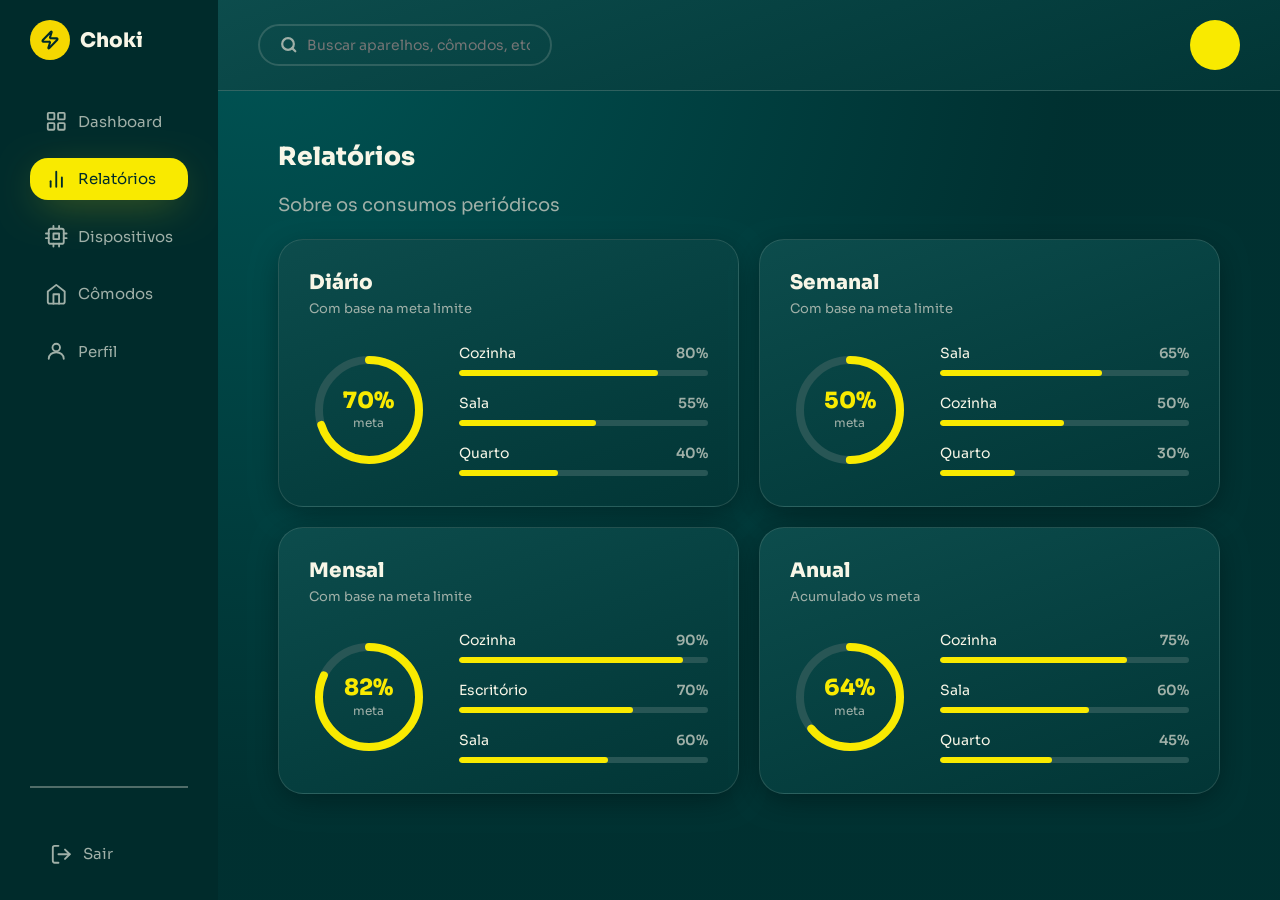
==== pages/dashboard/relatorios.html @ f1b73d8c "Primeiro commit" ====
<!DOCTYPE html>
<html lang="pt-br">

<head>
    <meta charset="UTF-8">
    <meta name="viewport" content="width=device-width, initial-scale=1.0">
    <title>Choki | Relatórios</title>

    <link rel="stylesheet" href="../../css/relatorios.css">

    <script type="text/javascript" src="../../js/relatorios.js" defer></script>
    <script type="text/javascript" src="../../js/logout.js" defer></script>

    <link rel="preconnect" href="https://fonts.googleapis.com">
    <link rel="preconnect" href="https://fonts.gstatic.com" crossorigin>
    <link href="https://fonts.googleapis.com/css2?family=Sora:wght@100..800&display=swap" rel="stylesheet">

    <link href="https://fonts.googleapis.com/css2?family=Inter:wght@400;500;600;700;800;900&display=swap"
        rel="stylesheet">
</head>

<body>
    <main>
        <nav class="side-menu">
            <div class="logo-name">
                <div class="logo-icon">
                    <svg xmlns="http://www.w3.org/2000/svg" width="24" height="24" viewBox="0 0 24 24" fill="none"
                        stroke="currentColor" stroke-width="2.5" stroke-linecap="round" stroke-linejoin="round"
                        class="lucide lucide-zap size-5 text-primary-foreground" aria-hidden="true">
                        <path
                            d="M4 14a1 1 0 0 1-.78-1.63l9.9-10.2a.5.5 0 0 1 .86.46l-1.92 6.02A1 1 0 0 0 13 10h7a1 1 0 0 1 .78 1.63l-9.9 10.2a.5.5 0 0 1-.86-.46l1.92-6.02A1 1 0 0 0 11 14z">
                        </path>
                    </svg>
                </div>
                <h2>Choki</h2>
            </div>
            <ul class="menu-items">
                <li class="menu-item menu-inactive" id="link-dashboard" onclick="window.location = 'dashboard.html'">
                    <svg xmlns="http://www.w3.org/2000/svg" width="24" height="24" viewBox="0 0 24 24" fill="none"
                        stroke="currentColor" stroke-width="2" stroke-linecap="round" stroke-linejoin="round">
                        <rect width="7" height="7" x="3" y="3" rx="1" />
                        <rect width="7" height="7" x="14" y="3" rx="1" />
                        <rect width="7" height="7" x="14" y="14" rx="1" />
                        <rect width="7" height="7" x="3" y="14" rx="1" />
                    </svg>
                    <a>Dashboard</a>
                </li>
                <li class="menu-item menu-active" id="link-relatiorios" onclick="window.location = 'relatorios.html'">
                    <svg xmlns="http://www.w3.org/2000/svg" width="24" height="24" viewBox="0 0 24 24" fill="none"
                        stroke="currentColor" stroke-width="2" stroke-linecap="round" stroke-linejoin="round">
                        <line x1="18" y1="20" x2="18" y2="10" />
                        <line x1="12" y1="20" x2="12" y2="4" />
                        <line x1="6" y1="20" x2="6" y2="14" />
                    </svg>
                    <a>Relatórios</a>
                </li>
                <li class="menu-item menu-inactive" id="link-dispositivos"
                    onclick="window.location = 'dispositivos.html'">
                    <svg xmlns="http://www.w3.org/2000/svg" width="24" height="24" viewBox="0 0 24 24" fill="none"
                        stroke="currentColor" stroke-width="2" stroke-linecap="round" stroke-linejoin="round">
                        <rect x="4" y="4" width="16" height="16" rx="2" />
                        <rect x="9" y="9" width="6" height="6" />
                        <line x1="9" y1="1" x2="9" y2="4" />
                        <line x1="15" y1="1" x2="15" y2="4" />
                        <line x1="9" y1="20" x2="9" y2="23" />
                        <line x1="15" y1="20" x2="15" y2="23" />
                        <line x1="20" y1="9" x2="23" y2="9" />
                        <line x1="20" y1="14" x2="23" y2="14" />
                        <line x1="1" y1="9" x2="4" y2="9" />
                        <line x1="1" y1="14" x2="4" y2="14" />
                    </svg>
                    <a>Dispositivos</a>
                </li>
                <li class="menu-item menu-inactive" id="link-comodos" onclick="window.location = 'comodos.html'">
                    <svg xmlns="http://www.w3.org/2000/svg" width="24" height="24" viewBox="0 0 24 24" fill="none"
                        stroke="currentColor" stroke-width="2" stroke-linecap="round" stroke-linejoin="round">
                        <path d="M3 9l9-7 9 7v11a2 2 0 0 1-2 2H5a2 2 0 0 1-2-2z" />
                        <polyline points="9 22 9 12 15 12 15 22" />
                    </svg>
                    <a>Cômodos</a>
                </li>
                <li class="menu-item menu-inactive" id="link-perfil" onclick="window.location = 'perfil.html'">
                    <svg xmlns="http://www.w3.org/2000/svg" width="24" height="24" viewBox="0 0 24 24" fill="none"
                        stroke="currentColor" stroke-width="2" stroke-linecap="round" stroke-linejoin="round">
                        <circle cx="12" cy="8" r="4" />
                        <path d="M4 20c0-4 3.6-7 8-7s8 3 8 7" />
                    </svg>
                    <a>Perfil</a>
                </li>
            </ul>
            <hr>
            <div class="container-sair" onclick="logout()">
                <svg xmlns="http://www.w3.org/2000/svg" width="24" height="24" viewBox="0 0 24 24" fill="none"
                    stroke="currentColor" stroke-width="2" stroke-linecap="round" stroke-linejoin="round">
                    <path d="M9 21H5a2 2 0 0 1-2-2V5a2 2 0 0 1 2-2h4" />
                    <polyline points="16 17 21 12 16 7" />
                    <line x1="21" y1="12" x2="9" y2="12" />
                </svg>
                <a>Sair</a>
            </div>
        </nav>
        <section class="main-section">
            <div class="main-header">
                <div class="search-container">
                    <svg xmlns="http://www.w3.org/2000/svg" width="24" height="24" viewBox="0 0 24 24" fill="none"
                        stroke="currentColor" stroke-width="2" stroke-linecap="round" stroke-linejoin="round"
                        class="lucide lucide-search-icon lucide-search">
                        <path d="m21 21-4.34-4.34" />
                        <circle cx="11" cy="11" r="8" />
                    </svg>
                    <input id="input-search" placeholder="Buscar aparelhos, cômodos, etc..." />
                </div>
                <div class="profile-picture" onclick="window.location = 'perfil.html'">
                    <!--Quando conectar com a API, substituir pela foto do usuário-->
                    <b></b>
                </div>
            </div>
            <div class="main-container">
                <h2>Relatórios</h2>
                <p>Sobre os consumos periódicos</p>
                <div class="relatorios-grid">
                    <div class="relatorio-card">
                        <div class="relatorio-header">
                            <h2>Diário</h2>
                            <p>Com base na meta limite</p>
                        </div>
                        <div class="relatorio-body">
                            <!-- Circular Progress -->
                            <div class="circular-progress">
                                <svg width="120" height="120" viewBox="0 0 120 120">
                                    <circle cx="60" cy="60" r="50" fill="none" stroke="oklch(42% .05 195)"
                                        stroke-width="8" />
                                    <circle cx="60" cy="60" r="50" fill="none" stroke="oklch(92% .2 105)"
                                        stroke-width="8" stroke-linecap="round" stroke-dasharray="314"
                                        stroke-dashoffset="94" />
                                    <!-- 314 * (1 - 0.70) -->
                                </svg>
                                <div class="circular-label">
                                    <span class="circular-percent">70%</span>
                                    <span class="circular-sublabel">meta</span>
                                </div>
                            </div>

                            <!-- Barras -->
                            <div class="relatorio-barras">
                                <div class="relatorio-barra-item">
                                    <div class="barra-label">
                                        <span>Cozinha</span>
                                        <span>80%</span>
                                    </div>
                                    <div class="progress-bar">
                                        <div class="progress-fill" style="width: 80%"></div>
                                    </div>
                                </div>
                                <div class="relatorio-barra-item">
                                    <div class="barra-label">
                                        <span>Sala</span>
                                        <span>55%</span>
                                    </div>
                                    <div class="progress-bar">
                                        <div class="progress-fill" style="width: 55%"></div>
                                    </div>
                                </div>
                                <div class="relatorio-barra-item">
                                    <div class="barra-label">
                                        <span>Quarto</span>
                                        <span>40%</span>
                                    </div>
                                    <div class="progress-bar">
                                        <div class="progress-fill" style="width: 40%"></div>
                                    </div>
                                </div>
                            </div>
                        </div>
                    </div>
                    <!-- Card Semanal -->
                    <div class="relatorio-card">
                        <div class="relatorio-header">
                            <h2>Semanal</h2>
                            <p>Com base na meta limite</p>
                        </div>
                        <div class="relatorio-body">
                            <div class="circular-progress">
                                <svg width="120" height="120" viewBox="0 0 120 120">
                                    <circle cx="60" cy="60" r="50" fill="none" stroke="oklch(42% .05 195)"
                                        stroke-width="8" />
                                    <circle cx="60" cy="60" r="50" fill="none" stroke="oklch(92% .2 105)"
                                        stroke-width="8" stroke-linecap="round" stroke-dasharray="314"
                                        stroke-dashoffset="157" />
                                </svg>
                                <div class="circular-label">
                                    <span class="circular-percent">50%</span>
                                    <span class="circular-sublabel">meta</span>
                                </div>
                            </div>
                            <div class="relatorio-barras">
                                <div class="relatorio-barra-item">
                                    <div class="barra-label">
                                        <span>Sala</span>
                                        <span>65%</span>
                                    </div>
                                    <div class="progress-bar">
                                        <div class="progress-fill" style="width: 65%"></div>
                                    </div>
                                </div>
                                <div class="relatorio-barra-item">
                                    <div class="barra-label">
                                        <span>Cozinha</span>
                                        <span>50%</span>
                                    </div>
                                    <div class="progress-bar">
                                        <div class="progress-fill" style="width: 50%"></div>
                                    </div>
                                </div>
                                <div class="relatorio-barra-item">
                                    <div class="barra-label">
                                        <span>Quarto</span>
                                        <span>30%</span>
                                    </div>
                                    <div class="progress-bar">
                                        <div class="progress-fill" style="width: 30%"></div>
                                    </div>
                                </div>
                            </div>
                        </div>
                    </div>

                    <!-- Card Mensal -->
                    <div class="relatorio-card">
                        <div class="relatorio-header">
                            <h2>Mensal</h2>
                            <p>Com base na meta limite</p>
                        </div>
                        <div class="relatorio-body">
                            <div class="circular-progress">
                                <svg width="120" height="120" viewBox="0 0 120 120">
                                    <circle cx="60" cy="60" r="50" fill="none" stroke="oklch(42% .05 195)"
                                        stroke-width="8" />
                                    <circle cx="60" cy="60" r="50" fill="none" stroke="oklch(92% .2 105)"
                                        stroke-width="8" stroke-linecap="round" stroke-dasharray="314"
                                        stroke-dashoffset="56.5" />
                                </svg>
                                <div class="circular-label">
                                    <span class="circular-percent">82%</span>
                                    <span class="circular-sublabel">meta</span>
                                </div>
                            </div>
                            <div class="relatorio-barras">
                                <div class="relatorio-barra-item">
                                    <div class="barra-label">
                                        <span>Cozinha</span>
                                        <span>90%</span>
                                    </div>
                                    <div class="progress-bar">
                                        <div class="progress-fill" style="width: 90%"></div>
                                    </div>
                                </div>
                                <div class="relatorio-barra-item">
                                    <div class="barra-label">
                                        <span>Escritório</span>
                                        <span>70%</span>
                                    </div>
                                    <div class="progress-bar">
                                        <div class="progress-fill" style="width: 70%"></div>
                                    </div>
                                </div>
                                <div class="relatorio-barra-item">
                                    <div class="barra-label">
                                        <span>Sala</span>
                                        <span>60%</span>
                                    </div>
                                    <div class="progress-bar">
                                        <div class="progress-fill" style="width: 60%"></div>
                                    </div>
                                </div>
                            </div>
                        </div>
                    </div>

                    <!-- Card Anual -->
                    <div class="relatorio-card">
                        <div class="relatorio-header">
                            <h2>Anual</h2>
                            <p>Acumulado vs meta</p>
                        </div>
                        <div class="relatorio-body">
                            <div class="circular-progress">
                                <svg width="120" height="120" viewBox="0 0 120 120">
                                    <circle cx="60" cy="60" r="50" fill="none" stroke="oklch(42% .05 195)"
                                        stroke-width="8" />
                                    <circle cx="60" cy="60" r="50" fill="none" stroke="oklch(92% .2 105)"
                                        stroke-width="8" stroke-linecap="round" stroke-dasharray="314"
                                        stroke-dashoffset="113" />
                                </svg>
                                <div class="circular-label">
                                    <span class="circular-percent">64%</span>
                                    <span class="circular-sublabel">meta</span>
                                </div>
                            </div>
                            <div class="relatorio-barras">
                                <div class="relatorio-barra-item">
                                    <div class="barra-label">
                                        <span>Cozinha</span>
                                        <span>75%</span>
                                    </div>
                                    <div class="progress-bar">
                                        <div class="progress-fill" style="width: 75%"></div>
                                    </div>
                                </div>
                                <div class="relatorio-barra-item">
                                    <div class="barra-label">
                                        <span>Sala</span>
                                        <span>60%</span>
                                    </div>
                                    <div class="progress-bar">
                                        <div class="progress-fill" style="width: 60%"></div>
                                    </div>
                                </div>
                                <div class="relatorio-barra-item">
                                    <div class="barra-label">
                                        <span>Quarto</span>
                                        <span>45%</span>
                                    </div>
                                    <div class="progress-bar">
                                        <div class="progress-fill" style="width: 45%"></div>
                                    </div>
                                </div>
                            </div>
                        </div>
                    </div>
                </div>
            </div>
        </section>
    </main>
</body>

</html>
---- css/relatorios.css ----
:root {
    --radius: 1rem;
    --background: oklch(32% .05 195);
    --foreground: oklch(97% .02 100);
    --surface: oklch(28% .05 195);
    --surface-foreground: oklch(97% .02 100);
    --card: oklch(36% .06 195);
    --card-foreground: oklch(97% .02 100);
    --popover: oklch(30% .05 195);
    --popover-foreground: oklch(97% .02 100);
    --primary: oklch(92% .2 105);
    --primary-foreground: oklch(25% .06 195);
    --secondary: oklch(40% .06 195);
    --secondary-foreground: oklch(97% .02 100);
    --muted: oklch(36% .05 195);
    --muted-foreground: oklch(78% .04 160);
    --accent: oklch(92% .2 105);
    --accent-foreground: oklch(25% .06 195);
    --destructive: oklch(65% .22 25);
    --destructive-foreground: oklch(98% 0 0);
    --border: oklch(42% .05 195);
    --input: oklch(36% .05 195);
    --ring: oklch(92% .2 105);
    --sidebar: oklch(26% .05 195);
    --sidebar-foreground: oklch(97% .02 100);
    --sidebar-primary: oklch(92% .2 105);
    --sidebar-primary-foreground: oklch(25% .06 195);
    --sidebar-accent: oklch(34% .06 195);
    --sidebar-accent-foreground: oklch(97% .02 100);
    --sidebar-border: oklch(40% .05 195);
    --sidebar-ring: oklch(92% .2 105);
    --gradient-hero: radial-gradient(circle at 20% 0%, oklch(40% .08 195) 0%, oklch(28% .05 195) 60%);
    --gradient-card: linear-gradient(160deg, oklch(38% .06 195) 0%, oklch(30% .05 195) 100%);
    --gradient-accent: linear-gradient(135deg, oklch(92% .2 105) 0%, oklch(86% .18 95) 100%);
    --shadow-glow: 0 10px 40px -10px oklch(92% .2 105 / .35);
    --shadow-glow-container: 0 0 100px oklch(92% .2 105 / .35);
    --shadow-hover-container: 0 0 5px oklch(92% .2 105 / .35);
    --shadow-card: 0 8px 32px -8px oklch(10% .03 195 / .5);
}

* {
    margin: 0;
    padding: 0;
    box-sizing: border-box;
}

*::-webkit-scrollbar {
    display: none;
}

*::selection {
    background-color: var(--primary);
    color: #000;
}

html,
body {
    width: 100%;
    max-width: 100dvw;

    height: 100dvh;

    display: flex;
    flex-direction: column;
    justify-content: center;
    align-items: start;
}

*::-webkit-scrollbar {
    display: none;
}

main {
    width: 100%;
    min-height: 100dvh;

    display: flex;
    flex-direction: row;
    flex-grow: 1;
    justify-content: start;
    align-items: start;

    background: var(--gradient-hero);
    background-color: var(--background);
}

.side-menu {
    width: auto;
    min-width: 13.5%;

    overflow-x: hidden;

    height: 100%;
    max-height: 100dvh;

    padding: 20px 30px;

    display: flex;
    flex-direction: column;
    justify-content: start;
    align-items: start;
    gap: 40px;

    background-color: var(--sidebar);
}

.logo-name {
    width: auto;
    height: auto;

    display: flex;
    flex-direction: row;
    justify-content: start;
    align-items: center;
    gap: 10px;
}


.logo-name .logo-icon {
    background-color: #f5d800;
    border-radius: 50%;
    width: 40px;
    height: 40px;
    display: flex;
    align-items: center;
    justify-content: center;
}

.logo-name .logo-icon svg {
    stroke: var(--accent-foreground);
    width: 20px;
    height: 20px;
}

.logo-name h2 {
    font-family: "Sora", sans-serif;
    font-optical-sizing: auto;
    font-weight: 800;
    font-style: normal;
    font-size: 20px;

    color: var(--foreground);
}

.menu-items {
    width: 100%;

    flex: 1;

    display: flex;
    flex-direction: column;
    justify-content: start;
    align-items: start;
    gap: 15px;
}

.menu-item {
    width: 100%;
    height: auto;

    padding: 10px 15px;

    display: flex;
    flex-direction: row;
    justify-content: start;
    align-items: center;
    gap: 10px;

    list-style: none;

    border-radius: 18px;

    transition: 0.3s ease-out;
}

.menu-item svg {
    stroke: #a0b0a8;
    width: 22.5px;
    height: 22.5px;

    transition: 0.3s ease-out;
}

.menu-item a {
    font-family: "Sora", sans-serif;
    font-optical-sizing: auto;
    font-weight: 400;
    font-style: normal;
    font-size: 15px;

    color: #a0b0a8;

    transition: 0.3s ease-out;
}

.menu-item.menu-inactive:hover {
    cursor: pointer;
    background-color: var(--sidebar-accent);
}

.menu-item.menu-inactive:hover svg {
    stroke: var(--foreground);
}

.menu-item.menu-inactive:hover a {
    color: var(--foreground);
}

.menu-active {
    background-color: var(--primary);
    box-shadow: var(--shadow-glow);
}

.menu-active svg {
    stroke: var(--sidebar);
}

.menu-active a {
    color: var(--sidebar);
}

.side-menu hr {
    width: 100%;

    opacity: 50%;

    border: 1px solid #a0b0a8;
}

.container-sair {
    width: auto;
    height: auto;

    padding: 15px 20px;

    display: flex;
    flex-direction: row;
    justify-content: center;
    align-items: center;
    gap: 10px;
}

.container-sair svg {
    width: 22.5px;
    height: 22.5px;

    stroke: #a0b0a8;

    transition: 0.3s ease-out;
}

.container-sair a {
    font-family: "Sora", sans-serif;
    font-optical-sizing: auto;
    font-weight: 400;
    font-style: normal;
    font-size: 15px;

    color: #a0b0a8;

    transition: 0.3s ease-out;
}

.container-sair:hover {
    cursor: pointer;
}

.container-sair:hover svg {
    stroke: var(--foreground);
}

.container-sair:hover a {
    color: var(--foreground);
}

.main-section {
    flex: 1;
    height: 100%;

    overflow-y: auto;

    display: flex;
    flex-direction: column;
    justify-content: start;
    align-items: start;
    gap: 20px;
}

.main-header {
    width: 100%;
    height: auto;

    padding: 20px 40px;

    display: flex;
    flex-direction: row;
    justify-content: space-between;
    align-items: center;

    background: var(--gradient-card);
    background-color: var(--card);
    border-bottom: 1px solid #a0b0a840;
}

.search-container {
    width: auto;
    min-width: 30%;

    height: auto;

    padding: 10px 20px;

    display: flex;
    flex-direction: row;
    justify-content: start;
    align-items: center;
    gap: 10px;

    border: 2px solid #a0b0a840;
    border-radius: 25px;

    transition: 0.2s ease-out;
}

.search-container:focus-within {
    border-color: var(--primary);
}

.search-container:focus-within svg {
    stroke: var(--primary);
}

.search-container svg {
    width: 17.5px;
    height: 17.5px;

    stroke: #a0b0a8;
    stroke-width: 3px;

    transition: 0.2s ease-out;
}

.search-container input {
    flex: 1;

    outline: none;

    font-family: "Sora", sans-serif;
    font-optical-sizing: auto;
    font-weight: 400;
    font-style: normal;
    font-size: 14px;

    color: var(--foreground);

    background: none;
    border: none;
}

.profile-picture {
    width: 50px;
    height: auto;

    aspect-ratio: 1;

    padding: 5px;

    display: flex;
    justify-content: center;
    align-items: center;

    background-color: var(--primary);
    border-radius: 50%;

    transition: 0.25s ease-out;
}

.profile-picture:hover {
    cursor: pointer;
    opacity: 80%;
    transform: translateY(-2px);
}

.profile-picture b {
    font-family: "Sora", sans-serif;
    font-optical-sizing: auto;
    font-weight: 800;
    font-style: normal;
    font-size: 22.5px;

    color: #000;
}

.main-container {
    width: 100%;
    flex: 1;

    padding: 30px 60px;

    display: flex;
    flex-direction: column;
    justify-content: start;
    align-items: start;
    gap: 20px;
}

.main-container h2 {
    font-family: "Sora", sans-serif;
    font-optical-sizing: auto;
    font-weight: 800;
    font-style: normal;
    font-size: 25px;

    color: var(--foreground);
}

.main-container p {
    font-family: "Sora", sans-serif;
    font-optical-sizing: auto;
    font-weight: 400;
    font-style: normal;
    font-size: 18px;

    color: #a0b0a8;

    line-height: 1.5;
}

.relatorios-grid {
    width: 100%;

    display: grid;
    grid-template-columns: 1fr 1fr;
    gap: 20px;
}

.relatorio-card {
    padding: 30px;

    display: flex;
    flex-direction: column;
    gap: 25px;

    background: var(--gradient-card);
    background-color: var(--card);
    border: 1.5px solid #a0b0a835;
    border-radius: 25px;
    box-shadow: var(--shadow-card);
}

.relatorio-header h2 {
    font-family: "Sora", sans-serif;
    font-weight: 800;
    font-size: 20px;
    color: var(--foreground);
}

.relatorio-header p {
    font-family: "Sora", sans-serif;
    font-weight: 400;
    font-size: 13px;
    color: #a0b0a8;
    margin-top: 4px;
}

.relatorio-body {
    display: flex;
    flex-direction: row;
    align-items: center;
    gap: 30px;
}

/* Circular Progress */
.circular-progress {
    position: relative;
    width: 120px;
    height: 120px;
    flex-shrink: 0;
    display: flex;
    align-items: center;
    justify-content: center;
}

.circular-progress svg {
    position: absolute;
    top: 0;
    left: 0;
    transform: rotate(-90deg);
}

.circular-label {
    display: flex;
    flex-direction: column;
    align-items: center;
    justify-content: center;
    z-index: 1;
}

.circular-percent {
    font-family: "Sora", sans-serif;
    font-weight: 800;
    font-size: 1.4rem;
    color: var(--primary);
    line-height: 1;
}

.circular-sublabel {
    font-family: "Sora", sans-serif;
    font-weight: 400;
    font-size: 0.75rem;
    color: #a0b0a8;
    margin-top: 4px;
}

/* Barras */
.relatorio-barras {
    flex: 1;
    display: flex;
    flex-direction: column;
    gap: 18px;
}

.relatorio-barra-item {
    display: flex;
    flex-direction: column;
    gap: 8px;

    transition: 0.2s ease-out;
}

.relatorio-barras:hover .relatorio-barra-item:not(:hover) {
    opacity: 50%;
}

.barra-label {
    display: flex;
    flex-direction: row;
    justify-content: space-between;
    align-items: center;
}

.barra-label span:first-child {
    font-family: "Sora", sans-serif;
    font-weight: 400;
    font-size: 14px;
    color: var(--foreground);
}

.barra-label span:last-child {
    font-family: "Sora", sans-serif;
    font-weight: 600;
    font-size: 14px;
    color: #a0b0a8;
}

.progress-bar {
    width: 100%;
    height: 6px;
    background-color: oklch(42% .05 195);
    border-radius: 10px;
    overflow: hidden;
}

.progress-fill {
    height: 100%;
    background-color: var(--primary);
    border-radius: 10px;
    transition: width 0.6s ease-out;
}

@media only screen and (max-width: 768px) {
    .relatorios-grid {
        grid-template-columns: 1fr;
        padding: 20px;
    }
}

@media only screen and (max-width: 1149px) {

    html,
    body {
        width: 100%;
        overflow-x: hidden;
        align-items: stretch;
    }

    main {
        width: 100%;
        min-height: 100dvh;

        flex-direction: column;
    }

    .side-menu {
        width: 100%;
        height: auto;

        padding: 20px;

        gap: 25px;
    }

    .logo-name {
        width: 100%;
        justify-content: center;
    }

    .menu-items {
        width: 100%;

        flex: 0;

        flex-direction: row;
        justify-content: space-around;
        align-items: center;

        gap: 10px;
    }

    .menu-item {
        width: auto;

        padding: 10px;

        justify-content: center;
    }

    .menu-item a {
        display: none;
    }

    .container-sair {
        display: none;
    }

    .main-section {
        width: 100%;
        min-width: 0;
    }

    .main-header {
        width: 100%;

        padding: 15px 20px;

        gap: 15px;
    }

    .search-container {
        flex: 1;
        min-width: 0;
    }

    .main-container {
        width: 100%;

        padding: 20px;
    }
}
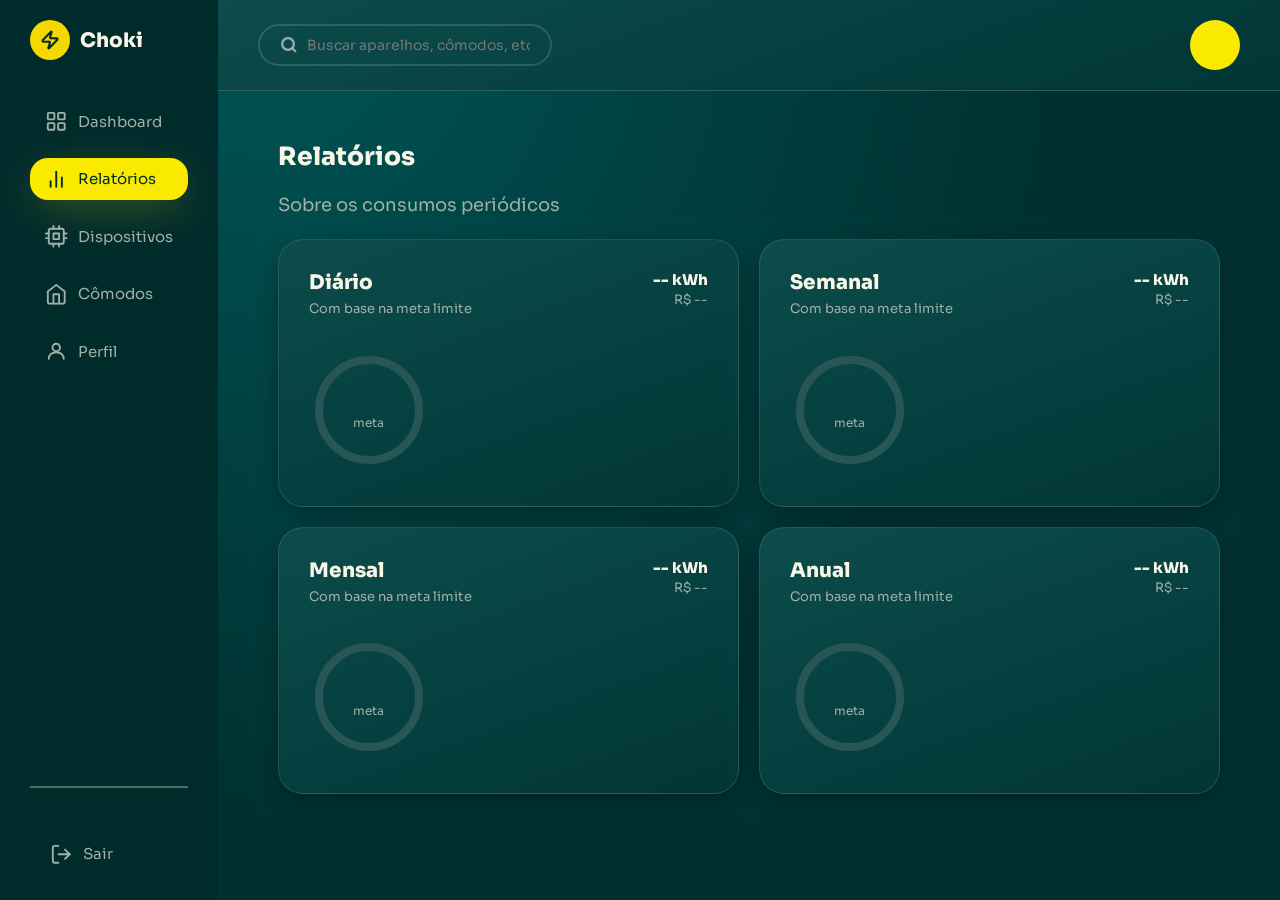
==== commit 23d89a2c: "Integração da página de relatórios e correções minuciosas no gráfico do dashboard e cards dos desenv" ====
--- a/pages/dashboard/relatorios.html
+++ b/pages/dashboard/relatorios.html
@@ -119,10 +119,16 @@
                 <h2>Relatórios</h2>
                 <p>Sobre os consumos periódicos</p>
                 <div class="relatorios-grid">
-                    <div class="relatorio-card">
+                    <div class="relatorio-card" id="card-hoje">
                         <div class="relatorio-header">
-                            <h2>Diário</h2>
-                            <p>Com base na meta limite</p>
+                            <div>
+                                <h2>Diário</h2>
+                                <p>Com base na meta limite</p>
+                            </div>
+                            <div class="relatorio-totais">
+                                <span class="relatorio-kwh" id="total-kwh-hoje">-- kWh</span>
+                                <span class="relatorio-reais" id="total-reais-hoje">R$ --</span>
+                            </div>
                         </div>
                         <div class="relatorio-body">
                             <!-- Circular Progress -->
@@ -174,10 +180,16 @@
                         </div>
                     </div>
                     <!-- Card Semanal -->
-                    <div class="relatorio-card">
+                    <div class="relatorio-card" id="card-semanal">
                         <div class="relatorio-header">
-                            <h2>Semanal</h2>
-                            <p>Com base na meta limite</p>
+                            <div>
+                                <h2>Semanal</h2>
+                                <p>Com base na meta limite</p>
+                            </div>
+                            <div class="relatorio-totais">
+                                <span class="relatorio-kwh" id="total-kwh-semanal">-- kWh</span>
+                                <span class="relatorio-reais" id="total-reais-semanal">R$ --</span>
+                            </div>
                         </div>
                         <div class="relatorio-body">
                             <div class="circular-progress">
@@ -224,12 +236,17 @@
                             </div>
                         </div>
                     </div>
-
                     <!-- Card Mensal -->
-                    <div class="relatorio-card">
+                    <div class="relatorio-card" id="card-mensal">
                         <div class="relatorio-header">
-                            <h2>Mensal</h2>
-                            <p>Com base na meta limite</p>
+                            <div>
+                                <h2>Mensal</h2>
+                                <p>Com base na meta limite</p>
+                            </div>
+                            <div class="relatorio-totais">
+                                <span class="relatorio-kwh" id="total-kwh-mensal">-- kWh</span>
+                                <span class="relatorio-reais" id="total-reais-mensal">R$ --</span>
+                            </div>
                         </div>
                         <div class="relatorio-body">
                             <div class="circular-progress">
@@ -276,12 +293,17 @@
                             </div>
                         </div>
                     </div>
-
                     <!-- Card Anual -->
-                    <div class="relatorio-card">
+                    <div class="relatorio-card" id="card-anual">
                         <div class="relatorio-header">
-                            <h2>Anual</h2>
-                            <p>Acumulado vs meta</p>
+                            <div>
+                                <h2>Anual</h2>
+                                <p>Com base na meta limite</p>
+                            </div>
+                            <div class="relatorio-totais">
+                                <span class="relatorio-kwh" id="total-kwh-anual">-- kWh</span>
+                                <span class="relatorio-reais" id="total-reais-anual">R$ --</span>
+                            </div>
                         </div>
                         <div class="relatorio-body">
                             <div class="circular-progress">
--- a/css/relatorios.css
+++ b/css/relatorios.css
@@ -568,10 +568,97 @@
     transition: width 0.6s ease-out;
 }
 
+.relatorio-header {
+    display: flex;
+    flex-direction: row;
+    justify-content: space-between;
+    align-items: start;
+}
+
+.relatorio-totais {
+    display: flex;
+    flex-direction: column;
+    align-items: end;
+    gap: 2px;
+}
+
+.relatorio-kwh {
+    font-family: "Sora", sans-serif;
+    font-weight: 800;
+    font-size: 15px;
+    color: var(--foreground);
+}
+
+.relatorio-reais {
+    font-family: "Sora", sans-serif;
+    font-weight: 400;
+    font-size: 13px;
+    color: #a0b0a8;
+}
+
+.relatorio-barras,
+.circular-percent,
+.circular-progress svg circle:last-child {
+    opacity: 0;
+    transition: opacity 0.3s ease-out;
+}
+
+.relatorio-card.carregado .relatorio-barras,
+.relatorio-card.carregado .circular-percent,
+.relatorio-card.carregado .circular-progress svg circle:last-child {
+    opacity: 1;
+}
+
 @media only screen and (max-width: 768px) {
     .relatorios-grid {
         grid-template-columns: 1fr;
-        padding: 20px;
+        padding: 0;
+    }
+
+    .relatorio-card {
+        padding: 22px 20px;
+    }
+
+    .relatorio-body {
+        gap: 20px;
+    }
+
+    .circular-progress {
+        width: 100px;
+        height: 100px;
+        flex-shrink: 0;
+    }
+
+    .circular-progress svg {
+        width: 100px;
+        height: 100px;
+    }
+
+    .circular-percent {
+        font-size: 1.2rem;
+    }
+
+    .relatorio-header {
+        flex-direction: column;
+        gap: 8px;
+    }
+
+    .relatorio-totais {
+        align-items: start;
+        flex-direction: row;
+        gap: 10px;
+    }
+
+    .relatorio-kwh {
+        font-size: 14px;
+    }
+
+    .relatorio-reais {
+        font-size: 13px;
+    }
+
+    .main-container {
+        padding: 20px 16px;
     }
 }
 
